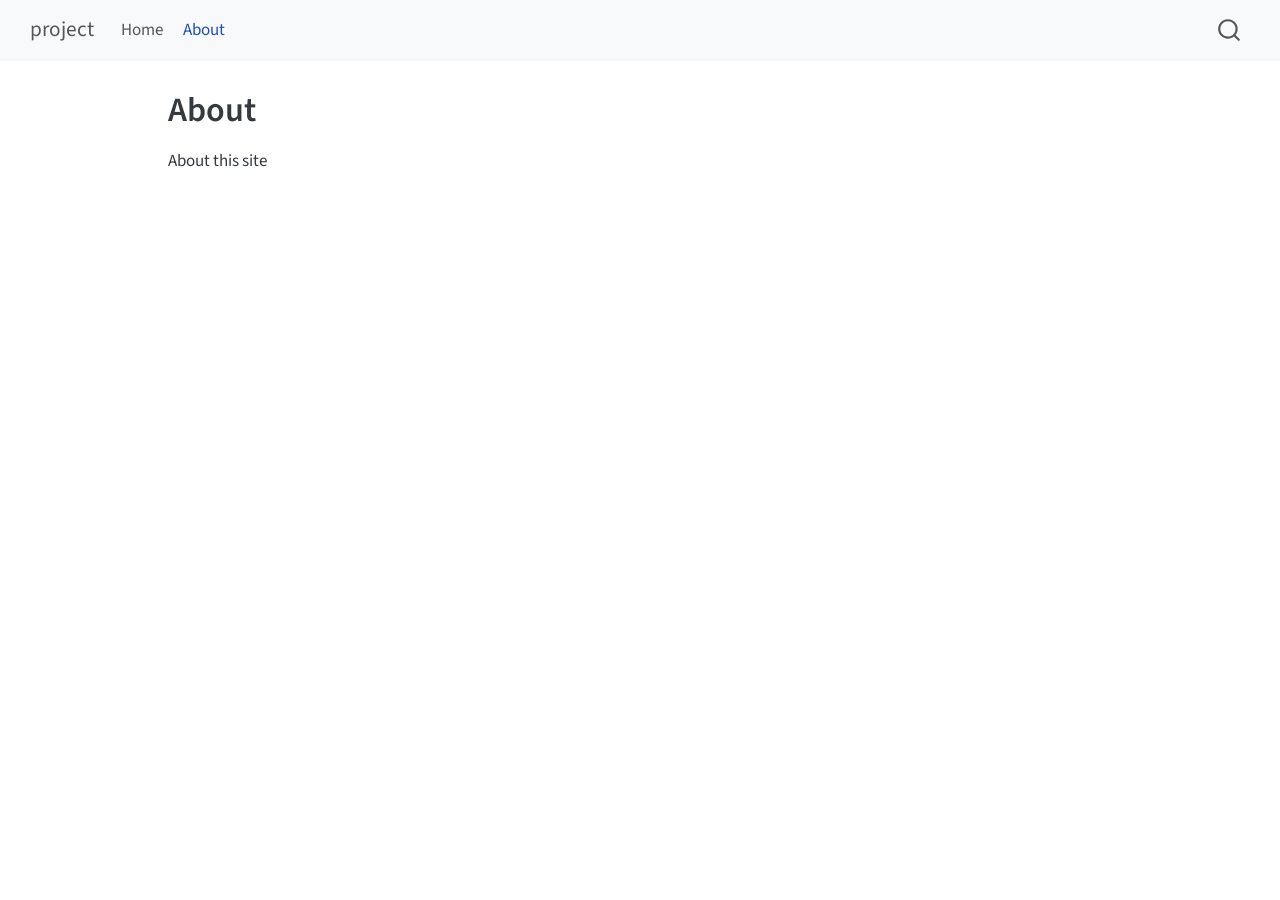
==== docs/about.html @ 98ae8c59 "style css and quartro.yml edit creating website layout" ====
<!DOCTYPE html>
<html xmlns="http://www.w3.org/1999/xhtml" lang="en" xml:lang="en"><head>

<meta charset="utf-8">
<meta name="generator" content="quarto-1.8.27">

<meta name="viewport" content="width=device-width, initial-scale=1.0, user-scalable=yes">


<title>About – project</title>
<style>
code{white-space: pre-wrap;}
span.smallcaps{font-variant: small-caps;}
div.columns{display: flex; gap: min(4vw, 1.5em);}
div.column{flex: auto; overflow-x: auto;}
div.hanging-indent{margin-left: 1.5em; text-indent: -1.5em;}
ul.task-list{list-style: none;}
ul.task-list li input[type="checkbox"] {
  width: 0.8em;
  margin: 0 0.8em 0.2em -1em; /* quarto-specific, see https://github.com/quarto-dev/quarto-cli/issues/4556 */ 
  vertical-align: middle;
}
</style>


<script src="site_libs/quarto-nav/quarto-nav.js"></script>
<script src="site_libs/quarto-nav/headroom.min.js"></script>
<script src="site_libs/clipboard/clipboard.min.js"></script>
<script src="site_libs/quarto-search/autocomplete.umd.js"></script>
<script src="site_libs/quarto-search/fuse.min.js"></script>
<script src="site_libs/quarto-search/quarto-search.js"></script>
<meta name="quarto:offset" content="./">
<script src="site_libs/quarto-html/quarto.js" type="module"></script>
<script src="site_libs/quarto-html/tabsets/tabsets.js" type="module"></script>
<script src="site_libs/quarto-html/axe/axe-check.js" type="module"></script>
<script src="site_libs/quarto-html/popper.min.js"></script>
<script src="site_libs/quarto-html/tippy.umd.min.js"></script>
<script src="site_libs/quarto-html/anchor.min.js"></script>
<link href="site_libs/quarto-html/tippy.css" rel="stylesheet">
<link href="site_libs/quarto-html/quarto-syntax-highlighting-ed96de9b727972fe78a7b5d16c58bf87.css" rel="stylesheet" id="quarto-text-highlighting-styles">
<script src="site_libs/bootstrap/bootstrap.min.js"></script>
<link href="site_libs/bootstrap/bootstrap-icons.css" rel="stylesheet">
<link href="site_libs/bootstrap/bootstrap-c82218b12ac0f327fa8bd7d074ce2147.min.css" rel="stylesheet" append-hash="true" id="quarto-bootstrap" data-mode="light">
<script id="quarto-search-options" type="application/json">{
  "location": "navbar",
  "copy-button": false,
  "collapse-after": 3,
  "panel-placement": "end",
  "type": "overlay",
  "limit": 50,
  "keyboard-shortcut": [
    "f",
    "/",
    "s"
  ],
  "show-item-context": false,
  "language": {
    "search-no-results-text": "No results",
    "search-matching-documents-text": "matching documents",
    "search-copy-link-title": "Copy link to search",
    "search-hide-matches-text": "Hide additional matches",
    "search-more-match-text": "more match in this document",
    "search-more-matches-text": "more matches in this document",
    "search-clear-button-title": "Clear",
    "search-text-placeholder": "",
    "search-detached-cancel-button-title": "Cancel",
    "search-submit-button-title": "Submit",
    "search-label": "Search"
  }
}</script>


<link rel="stylesheet" href="styles.css">
</head>

<body class="nav-fixed quarto-light">

<div id="quarto-search-results"></div>
  <header id="quarto-header" class="headroom fixed-top">
    <nav class="navbar navbar-expand-lg " data-bs-theme="dark">
      <div class="navbar-container container-fluid">
      <div class="navbar-brand-container mx-auto">
    <a class="navbar-brand" href="./index.html">
    <span class="navbar-title">project</span>
    </a>
  </div>
            <div id="quarto-search" class="" title="Search"></div>
          <button class="navbar-toggler" type="button" data-bs-toggle="collapse" data-bs-target="#navbarCollapse" aria-controls="navbarCollapse" role="menu" aria-expanded="false" aria-label="Toggle navigation" onclick="if (window.quartoToggleHeadroom) { window.quartoToggleHeadroom(); }">
  <span class="navbar-toggler-icon"></span>
</button>
          <div class="collapse navbar-collapse" id="navbarCollapse">
            <ul class="navbar-nav navbar-nav-scroll me-auto">
  <li class="nav-item">
    <a class="nav-link" href="./index.html"> 
<span class="menu-text">Home</span></a>
  </li>  
  <li class="nav-item">
    <a class="nav-link active" href="./about.html" aria-current="page"> 
<span class="menu-text">About</span></a>
  </li>  
</ul>
          </div> <!-- /navcollapse -->
            <div class="quarto-navbar-tools">
</div>
      </div> <!-- /container-fluid -->
    </nav>
</header>
<!-- content -->
<div id="quarto-content" class="quarto-container page-columns page-rows-contents page-layout-article page-navbar">
<!-- sidebar -->
<!-- margin-sidebar -->
    <div id="quarto-margin-sidebar" class="sidebar margin-sidebar zindex-bottom">
        
    </div>
<!-- main -->
<main class="content" id="quarto-document-content">

<header id="title-block-header" class="quarto-title-block default">
<div class="quarto-title">
<h1 class="title">About</h1>
</div>



<div class="quarto-title-meta">

    
  
    
  </div>
  


</header>


<p>About this site</p>



</main> <!-- /main -->
<script id="quarto-html-after-body" type="application/javascript">
  window.document.addEventListener("DOMContentLoaded", function (event) {
    const icon = "";
    const anchorJS = new window.AnchorJS();
    anchorJS.options = {
      placement: 'right',
      icon: icon
    };
    anchorJS.add('.anchored');
    const isCodeAnnotation = (el) => {
      for (const clz of el.classList) {
        if (clz.startsWith('code-annotation-')) {                     
          return true;
        }
      }
      return false;
    }
    const onCopySuccess = function(e) {
      // button target
      const button = e.trigger;
      // don't keep focus
      button.blur();
      // flash "checked"
      button.classList.add('code-copy-button-checked');
      var currentTitle = button.getAttribute("title");
      button.setAttribute("title", "Copied!");
      let tooltip;
      if (window.bootstrap) {
        button.setAttribute("data-bs-toggle", "tooltip");
        button.setAttribute("data-bs-placement", "left");
        button.setAttribute("data-bs-title", "Copied!");
        tooltip = new bootstrap.Tooltip(button, 
          { trigger: "manual", 
            customClass: "code-copy-button-tooltip",
            offset: [0, -8]});
        tooltip.show();    
      }
      setTimeout(function() {
        if (tooltip) {
          tooltip.hide();
          button.removeAttribute("data-bs-title");
          button.removeAttribute("data-bs-toggle");
          button.removeAttribute("data-bs-placement");
        }
        button.setAttribute("title", currentTitle);
        button.classList.remove('code-copy-button-checked');
      }, 1000);
      // clear code selection
      e.clearSelection();
    }
    const getTextToCopy = function(trigger) {
      const outerScaffold = trigger.parentElement.cloneNode(true);
      const codeEl = outerScaffold.querySelector('code');
      for (const childEl of codeEl.children) {
        if (isCodeAnnotation(childEl)) {
          childEl.remove();
        }
      }
      return codeEl.innerText;
    }
    const clipboard = new window.ClipboardJS('.code-copy-button:not([data-in-quarto-modal])', {
      text: getTextToCopy
    });
    clipboard.on('success', onCopySuccess);
    if (window.document.getElementById('quarto-embedded-source-code-modal')) {
      const clipboardModal = new window.ClipboardJS('.code-copy-button[data-in-quarto-modal]', {
        text: getTextToCopy,
        container: window.document.getElementById('quarto-embedded-source-code-modal')
      });
      clipboardModal.on('success', onCopySuccess);
    }
      var localhostRegex = new RegExp(/^(?:http|https):\/\/localhost\:?[0-9]*\//);
      var mailtoRegex = new RegExp(/^mailto:/);
        var filterRegex = new RegExp('/' + window.location.host + '/');
      var isInternal = (href) => {
          return filterRegex.test(href) || localhostRegex.test(href) || mailtoRegex.test(href);
      }
      // Inspect non-navigation links and adorn them if external
     var links = window.document.querySelectorAll('a[href]:not(.nav-link):not(.navbar-brand):not(.toc-action):not(.sidebar-link):not(.sidebar-item-toggle):not(.pagination-link):not(.no-external):not([aria-hidden]):not(.dropdown-item):not(.quarto-navigation-tool):not(.about-link)');
      for (var i=0; i<links.length; i++) {
        const link = links[i];
        if (!isInternal(link.href)) {
          // undo the damage that might have been done by quarto-nav.js in the case of
          // links that we want to consider external
          if (link.dataset.originalHref !== undefined) {
            link.href = link.dataset.originalHref;
          }
        }
      }
    function tippyHover(el, contentFn, onTriggerFn, onUntriggerFn) {
      const config = {
        allowHTML: true,
        maxWidth: 500,
        delay: 100,
        arrow: false,
        appendTo: function(el) {
            return el.parentElement;
        },
        interactive: true,
        interactiveBorder: 10,
        theme: 'quarto',
        placement: 'bottom-start',
      };
      if (contentFn) {
        config.content = contentFn;
      }
      if (onTriggerFn) {
        config.onTrigger = onTriggerFn;
      }
      if (onUntriggerFn) {
        config.onUntrigger = onUntriggerFn;
      }
      window.tippy(el, config); 
    }
    const noterefs = window.document.querySelectorAll('a[role="doc-noteref"]');
    for (var i=0; i<noterefs.length; i++) {
      const ref = noterefs[i];
      tippyHover(ref, function() {
        // use id or data attribute instead here
        let href = ref.getAttribute('data-footnote-href') || ref.getAttribute('href');
        try { href = new URL(href).hash; } catch {}
        const id = href.replace(/^#\/?/, "");
        const note = window.document.getElementById(id);
        if (note) {
          return note.innerHTML;
        } else {
          return "";
        }
      });
    }
    const xrefs = window.document.querySelectorAll('a.quarto-xref');
    const processXRef = (id, note) => {
      // Strip column container classes
      const stripColumnClz = (el) => {
        el.classList.remove("page-full", "page-columns");
        if (el.children) {
          for (const child of el.children) {
            stripColumnClz(child);
          }
        }
      }
      stripColumnClz(note)
      if (id === null || id.startsWith('sec-')) {
        // Special case sections, only their first couple elements
        const container = document.createElement("div");
        if (note.children && note.children.length > 2) {
          container.appendChild(note.children[0].cloneNode(true));
          for (let i = 1; i < note.children.length; i++) {
            const child = note.children[i];
            if (child.tagName === "P" && child.innerText === "") {
              continue;
            } else {
              container.appendChild(child.cloneNode(true));
              break;
            }
          }
          if (window.Quarto?.typesetMath) {
            window.Quarto.typesetMath(container);
          }
          return container.innerHTML
        } else {
          if (window.Quarto?.typesetMath) {
            window.Quarto.typesetMath(note);
          }
          return note.innerHTML;
        }
      } else {
        // Remove any anchor links if they are present
        const anchorLink = note.querySelector('a.anchorjs-link');
        if (anchorLink) {
          anchorLink.remove();
        }
        if (window.Quarto?.typesetMath) {
          window.Quarto.typesetMath(note);
        }
        if (note.classList.contains("callout")) {
          return note.outerHTML;
        } else {
          return note.innerHTML;
        }
      }
    }
    for (var i=0; i<xrefs.length; i++) {
      const xref = xrefs[i];
      tippyHover(xref, undefined, function(instance) {
        instance.disable();
        let url = xref.getAttribute('href');
        let hash = undefined; 
        if (url.startsWith('#')) {
          hash = url;
        } else {
          try { hash = new URL(url).hash; } catch {}
        }
        if (hash) {
          const id = hash.replace(/^#\/?/, "");
          const note = window.document.getElementById(id);
          if (note !== null) {
            try {
              const html = processXRef(id, note.cloneNode(true));
              instance.setContent(html);
            } finally {
              instance.enable();
              instance.show();
            }
          } else {
            // See if we can fetch this
            fetch(url.split('#')[0])
            .then(res => res.text())
            .then(html => {
              const parser = new DOMParser();
              const htmlDoc = parser.parseFromString(html, "text/html");
              const note = htmlDoc.getElementById(id);
              if (note !== null) {
                const html = processXRef(id, note);
                instance.setContent(html);
              } 
            }).finally(() => {
              instance.enable();
              instance.show();
            });
          }
        } else {
          // See if we can fetch a full url (with no hash to target)
          // This is a special case and we should probably do some content thinning / targeting
          fetch(url)
          .then(res => res.text())
          .then(html => {
            const parser = new DOMParser();
            const htmlDoc = parser.parseFromString(html, "text/html");
            const note = htmlDoc.querySelector('main.content');
            if (note !== null) {
              // This should only happen for chapter cross references
              // (since there is no id in the URL)
              // remove the first header
              if (note.children.length > 0 && note.children[0].tagName === "HEADER") {
                note.children[0].remove();
              }
              const html = processXRef(null, note);
              instance.setContent(html);
            } 
          }).finally(() => {
            instance.enable();
            instance.show();
          });
        }
      }, function(instance) {
      });
    }
        let selectedAnnoteEl;
        const selectorForAnnotation = ( cell, annotation) => {
          let cellAttr = 'data-code-cell="' + cell + '"';
          let lineAttr = 'data-code-annotation="' +  annotation + '"';
          const selector = 'span[' + cellAttr + '][' + lineAttr + ']';
          return selector;
        }
        const selectCodeLines = (annoteEl) => {
          const doc = window.document;
          const targetCell = annoteEl.getAttribute("data-target-cell");
          const targetAnnotation = annoteEl.getAttribute("data-target-annotation");
          const annoteSpan = window.document.querySelector(selectorForAnnotation(targetCell, targetAnnotation));
          const lines = annoteSpan.getAttribute("data-code-lines").split(",");
          const lineIds = lines.map((line) => {
            return targetCell + "-" + line;
          })
          let top = null;
          let height = null;
          let parent = null;
          if (lineIds.length > 0) {
              //compute the position of the single el (top and bottom and make a div)
              const el = window.document.getElementById(lineIds[0]);
              top = el.offsetTop;
              height = el.offsetHeight;
              parent = el.parentElement.parentElement;
            if (lineIds.length > 1) {
              const lastEl = window.document.getElementById(lineIds[lineIds.length - 1]);
              const bottom = lastEl.offsetTop + lastEl.offsetHeight;
              height = bottom - top;
            }
            if (top !== null && height !== null && parent !== null) {
              // cook up a div (if necessary) and position it 
              let div = window.document.getElementById("code-annotation-line-highlight");
              if (div === null) {
                div = window.document.createElement("div");
                div.setAttribute("id", "code-annotation-line-highlight");
                div.style.position = 'absolute';
                parent.appendChild(div);
              }
              div.style.top = top - 2 + "px";
              div.style.height = height + 4 + "px";
              div.style.left = 0;
              let gutterDiv = window.document.getElementById("code-annotation-line-highlight-gutter");
              if (gutterDiv === null) {
                gutterDiv = window.document.createElement("div");
                gutterDiv.setAttribute("id", "code-annotation-line-highlight-gutter");
                gutterDiv.style.position = 'absolute';
                const codeCell = window.document.getElementById(targetCell);
                const gutter = codeCell.querySelector('.code-annotation-gutter');
                gutter.appendChild(gutterDiv);
              }
              gutterDiv.style.top = top - 2 + "px";
              gutterDiv.style.height = height + 4 + "px";
            }
            selectedAnnoteEl = annoteEl;
          }
        };
        const unselectCodeLines = () => {
          const elementsIds = ["code-annotation-line-highlight", "code-annotation-line-highlight-gutter"];
          elementsIds.forEach((elId) => {
            const div = window.document.getElementById(elId);
            if (div) {
              div.remove();
            }
          });
          selectedAnnoteEl = undefined;
        };
          // Handle positioning of the toggle
      window.addEventListener(
        "resize",
        throttle(() => {
          elRect = undefined;
          if (selectedAnnoteEl) {
            selectCodeLines(selectedAnnoteEl);
          }
        }, 10)
      );
      function throttle(fn, ms) {
      let throttle = false;
      let timer;
        return (...args) => {
          if(!throttle) { // first call gets through
              fn.apply(this, args);
              throttle = true;
          } else { // all the others get throttled
              if(timer) clearTimeout(timer); // cancel #2
              timer = setTimeout(() => {
                fn.apply(this, args);
                timer = throttle = false;
              }, ms);
          }
        };
      }
        // Attach click handler to the DT
        const annoteDls = window.document.querySelectorAll('dt[data-target-cell]');
        for (const annoteDlNode of annoteDls) {
          annoteDlNode.addEventListener('click', (event) => {
            const clickedEl = event.target;
            if (clickedEl !== selectedAnnoteEl) {
              unselectCodeLines();
              const activeEl = window.document.querySelector('dt[data-target-cell].code-annotation-active');
              if (activeEl) {
                activeEl.classList.remove('code-annotation-active');
              }
              selectCodeLines(clickedEl);
              clickedEl.classList.add('code-annotation-active');
            } else {
              // Unselect the line
              unselectCodeLines();
              clickedEl.classList.remove('code-annotation-active');
            }
          });
        }
    const findCites = (el) => {
      const parentEl = el.parentElement;
      if (parentEl) {
        const cites = parentEl.dataset.cites;
        if (cites) {
          return {
            el,
            cites: cites.split(' ')
          };
        } else {
          return findCites(el.parentElement)
        }
      } else {
        return undefined;
      }
    };
    var bibliorefs = window.document.querySelectorAll('a[role="doc-biblioref"]');
    for (var i=0; i<bibliorefs.length; i++) {
      const ref = bibliorefs[i];
      const citeInfo = findCites(ref);
      if (citeInfo) {
        tippyHover(citeInfo.el, function() {
          var popup = window.document.createElement('div');
          citeInfo.cites.forEach(function(cite) {
            var citeDiv = window.document.createElement('div');
            citeDiv.classList.add('hanging-indent');
            citeDiv.classList.add('csl-entry');
            var biblioDiv = window.document.getElementById('ref-' + cite);
            if (biblioDiv) {
              citeDiv.innerHTML = biblioDiv.innerHTML;
            }
            popup.appendChild(citeDiv);
          });
          return popup.innerHTML;
        });
      }
    }
  });
  </script>
</div> <!-- /content -->




</body></html>
---- docs/site_libs/quarto-html/tippy.css ----
.tippy-box[data-animation=fade][data-state=hidden]{opacity:0}[data-tippy-root]{max-width:calc(100vw - 10px)}.tippy-box{position:relative;background-color:#333;color:#fff;border-radius:4px;font-size:14px;line-height:1.4;white-space:normal;outline:0;transition-property:transform,visibility,opacity}.tippy-box[data-placement^=top]>.tippy-arrow{bottom:0}.tippy-box[data-placement^=top]>.tippy-arrow:before{bottom:-7px;left:0;border-width:8px 8px 0;border-top-color:initial;transform-origin:center top}.tippy-box[data-placement^=bottom]>.tippy-arrow{top:0}.tippy-box[data-placement^=bottom]>.tippy-arrow:before{top:-7px;left:0;border-width:0 8px 8px;border-bottom-color:initial;transform-origin:center bottom}.tippy-box[data-placement^=left]>.tippy-arrow{right:0}.tippy-box[data-placement^=left]>.tippy-arrow:before{border-width:8px 0 8px 8px;border-left-color:initial;right:-7px;transform-origin:center left}.tippy-box[data-placement^=right]>.tippy-arrow{left:0}.tippy-box[data-placement^=right]>.tippy-arrow:before{left:-7px;border-width:8px 8px 8px 0;border-right-color:initial;transform-origin:center right}.tippy-box[data-inertia][data-state=visible]{transition-timing-function:cubic-bezier(.54,1.5,.38,1.11)}.tippy-arrow{width:16px;height:16px;color:#333}.tippy-arrow:before{content:"";position:absolute;border-color:transparent;border-style:solid}.tippy-content{position:relative;padding:5px 9px;z-index:1}
---- docs/site_libs/quarto-html/quarto-syntax-highlighting-ed96de9b727972fe78a7b5d16c58bf87.css ----
/* quarto syntax highlight colors */
:root {
  --quarto-hl-ot-color: #003B4F;
  --quarto-hl-at-color: #657422;
  --quarto-hl-ss-color: #20794D;
  --quarto-hl-an-color: #5E5E5E;
  --quarto-hl-fu-color: #4758AB;
  --quarto-hl-st-color: #20794D;
  --quarto-hl-cf-color: #003B4F;
  --quarto-hl-op-color: #5E5E5E;
  --quarto-hl-er-color: #AD0000;
  --quarto-hl-bn-color: #AD0000;
  --quarto-hl-al-color: #AD0000;
  --quarto-hl-va-color: #111111;
  --quarto-hl-bu-color: inherit;
  --quarto-hl-ex-color: inherit;
  --quarto-hl-pp-color: #AD0000;
  --quarto-hl-in-color: #5E5E5E;
  --quarto-hl-vs-color: #20794D;
  --quarto-hl-wa-color: #5E5E5E;
  --quarto-hl-do-color: #5E5E5E;
  --quarto-hl-im-color: #00769E;
  --quarto-hl-ch-color: #20794D;
  --quarto-hl-dt-color: #AD0000;
  --quarto-hl-fl-color: #AD0000;
  --quarto-hl-co-color: #5E5E5E;
  --quarto-hl-cv-color: #5E5E5E;
  --quarto-hl-cn-color: #8f5902;
  --quarto-hl-sc-color: #5E5E5E;
  --quarto-hl-dv-color: #AD0000;
  --quarto-hl-kw-color: #003B4F;
}

/* other quarto variables */
:root {
  --quarto-font-monospace: SFMono-Regular, Menlo, Monaco, Consolas, "Liberation Mono", "Courier New", monospace;
}

/* syntax highlight based on Pandoc's rules */
pre > code.sourceCode > span {
  color: #003B4F;
}

code.sourceCode > span {
  color: #003B4F;
}

div.sourceCode,
div.sourceCode pre.sourceCode {
  color: #003B4F;
}

/* Normal */
code span {
  color: #003B4F;
}

/* Alert */
code span.al {
  color: #AD0000;
  font-style: inherit;
}

/* Annotation */
code span.an {
  color: #5E5E5E;
  font-style: inherit;
}

/* Attribute */
code span.at {
  color: #657422;
  font-style: inherit;
}

/* BaseN */
code span.bn {
  color: #AD0000;
  font-style: inherit;
}

/* BuiltIn */
code span.bu {
  font-style: inherit;
}

/* ControlFlow */
code span.cf {
  color: #003B4F;
  font-weight: bold;
  font-style: inherit;
}

/* Char */
code span.ch {
  color: #20794D;
  font-style: inherit;
}

/* Constant */
code span.cn {
  color: #8f5902;
  font-style: inherit;
}

/* Comment */
code span.co {
  color: #5E5E5E;
  font-style: inherit;
}

/* CommentVar */
code span.cv {
  color: #5E5E5E;
  font-style: italic;
}

/* Documentation */
code span.do {
  color: #5E5E5E;
  font-style: italic;
}

/* DataType */
code span.dt {
  color: #AD0000;
  font-style: inherit;
}

/* DecVal */
code span.dv {
  color: #AD0000;
  font-style: inherit;
}

/* Error */
code span.er {
  color: #AD0000;
  font-style: inherit;
}

/* Extension */
code span.ex {
  font-style: inherit;
}

/* Float */
code span.fl {
  color: #AD0000;
  font-style: inherit;
}

/* Function */
code span.fu {
  color: #4758AB;
  font-style: inherit;
}

/* Import */
code span.im {
  color: #00769E;
  font-style: inherit;
}

/* Information */
code span.in {
  color: #5E5E5E;
  font-style: inherit;
}

/* Keyword */
code span.kw {
  color: #003B4F;
  font-weight: bold;
  font-style: inherit;
}

/* Operator */
code span.op {
  color: #5E5E5E;
  font-style: inherit;
}

/* Other */
code span.ot {
  color: #003B4F;
  font-style: inherit;
}

/* Preprocessor */
code span.pp {
  color: #AD0000;
  font-style: inherit;
}

/* SpecialChar */
code span.sc {
  color: #5E5E5E;
  font-style: inherit;
}

/* SpecialString */
code span.ss {
  color: #20794D;
  font-style: inherit;
}

/* String */
code span.st {
  color: #20794D;
  font-style: inherit;
}

/* Variable */
code span.va {
  color: #111111;
  font-style: inherit;
}

/* VerbatimString */
code span.vs {
  color: #20794D;
  font-style: inherit;
}

/* Warning */
code span.wa {
  color: #5E5E5E;
  font-style: italic;
}

.prevent-inlining {
  content: "</";
}

/*# sourceMappingURL=0920dd6d7437995b8cdf7429764427b1.css.map */
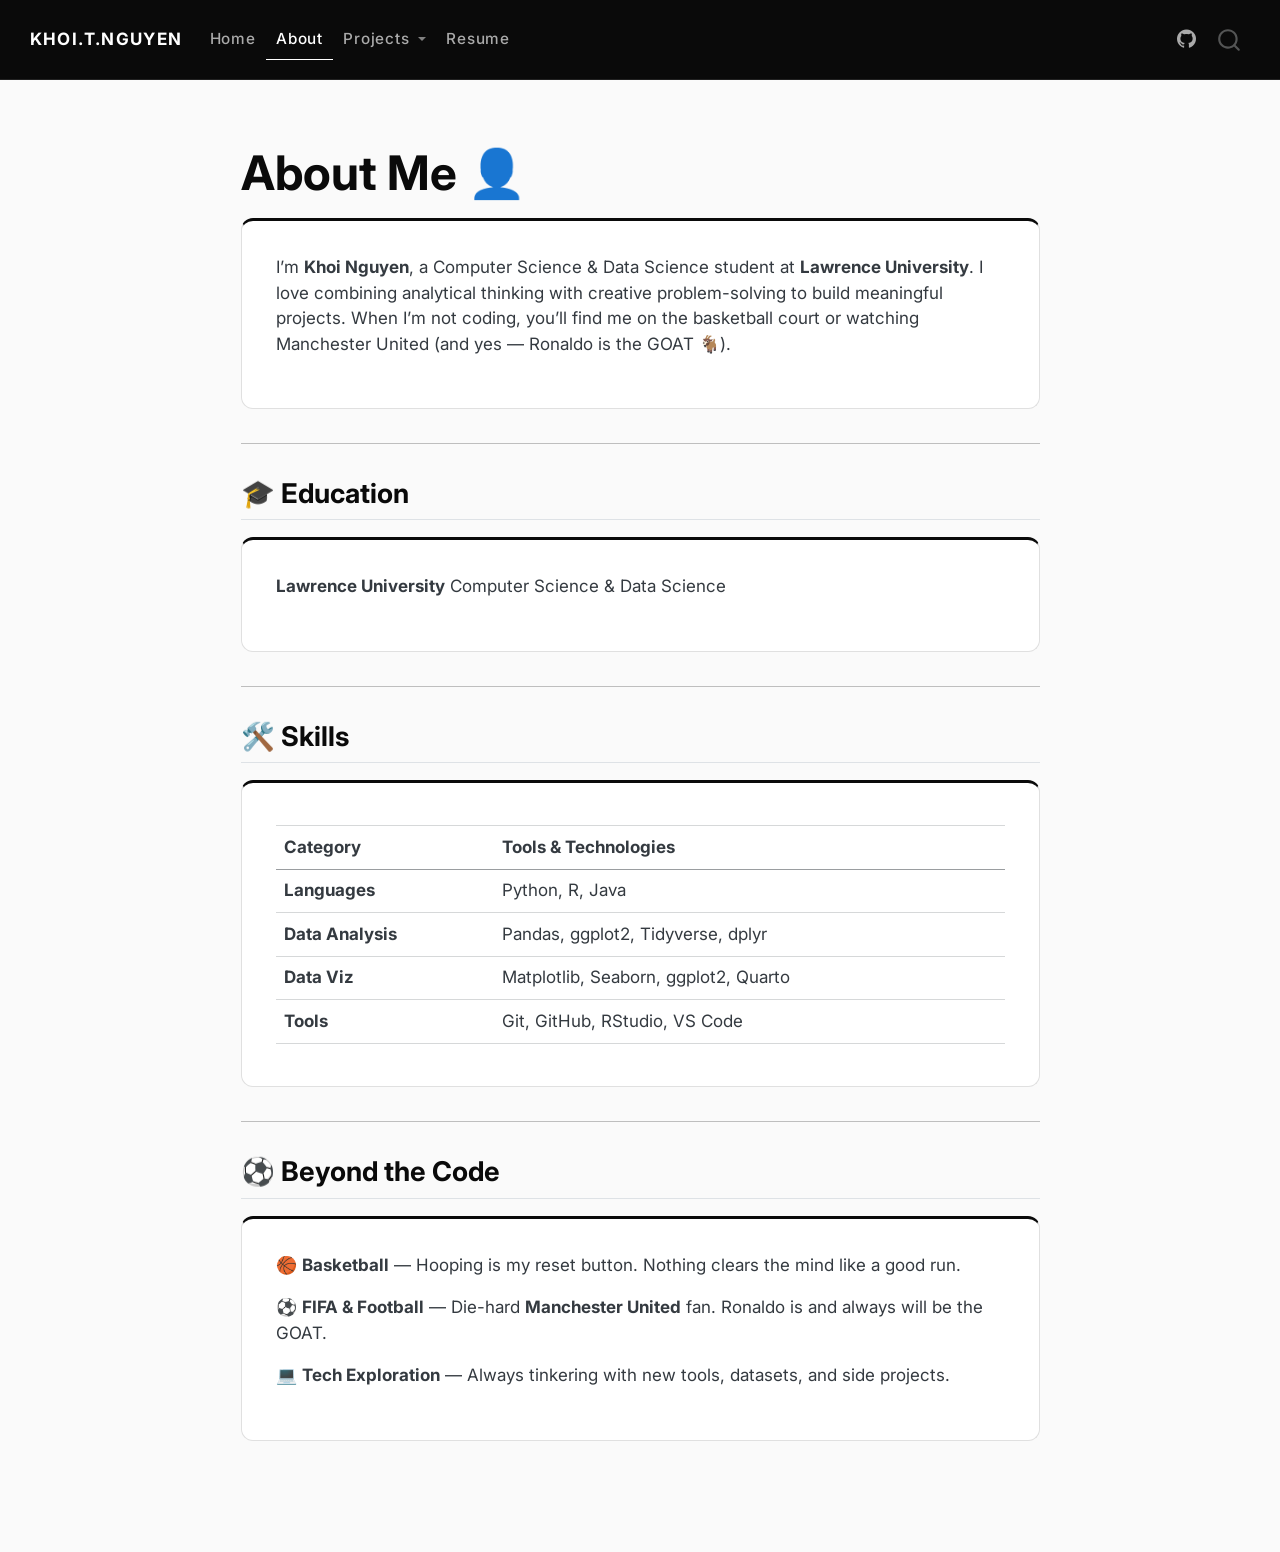
==== commit 1894ceb5: "test pushing site" ====
--- a/docs/about.html
+++ b/docs/about.html
@@ -7,7 +7,7 @@
 <meta name="viewport" content="width=device-width, initial-scale=1.0, user-scalable=yes">
 
 
-<title>About – project</title>
+<title>about – Khoi.T.Nguyen</title>
 <style>
 code{white-space: pre-wrap;}
 span.smallcaps{font-variant: small-caps;}
@@ -73,7 +73,7 @@
 <link rel="stylesheet" href="styles.css">
 </head>
 
-<body class="nav-fixed quarto-light">
+<body class="nav-fixed fullcontent quarto-light">
 
 <div id="quarto-search-results"></div>
   <header id="quarto-header" class="headroom fixed-top">
@@ -81,7 +81,7 @@
       <div class="navbar-container container-fluid">
       <div class="navbar-brand-container mx-auto">
     <a class="navbar-brand" href="./index.html">
-    <span class="navbar-title">project</span>
+    <span class="navbar-title">Khoi.T.Nguyen</span>
     </a>
   </div>
             <div id="quarto-search" class="" title="Search"></div>
@@ -98,6 +98,36 @@
     <a class="nav-link active" href="./about.html" aria-current="page"> 
 <span class="menu-text">About</span></a>
   </li>  
+  <li class="nav-item dropdown ">
+    <a class="nav-link dropdown-toggle" href="#" id="nav-menu-projects" role="link" data-bs-toggle="dropdown" aria-expanded="false">
+ <span class="menu-text">Projects</span>
+    </a>
+    <ul class="dropdown-menu" aria-labelledby="nav-menu-projects">    
+        <li>
+    <a class="dropdown-item" href="./projects.html">
+ <span class="dropdown-text">F1 SQL Analysis</span></a>
+  </li>  
+        <li>
+    <a class="dropdown-item" href="./Project3.html">
+ <span class="dropdown-text">Love, Fear, and Social Worlds: A Text Analysis of Pride and Prejudice, Frankenstein, and Dracula</span></a>
+  </li>  
+        <li>
+    <a class="dropdown-item" href="./project4.html">
+ <span class="dropdown-text">aRtpalette</span></a>
+  </li>  
+    </ul>
+  </li>
+  <li class="nav-item">
+    <a class="nav-link" href="./Resume.html"> 
+<span class="menu-text">Resume</span></a>
+  </li>  
+</ul>
+            <ul class="navbar-nav navbar-nav-scroll ms-auto">
+  <li class="nav-item compact">
+    <a class="nav-link" href="https://github.com/kho2934"> <i class="bi bi-github" role="img">
+</i> 
+<span class="menu-text"></span></a>
+  </li>  
 </ul>
           </div> <!-- /navcollapse -->
             <div class="quarto-navbar-tools">
@@ -109,34 +139,69 @@
 <div id="quarto-content" class="quarto-container page-columns page-rows-contents page-layout-article page-navbar">
 <!-- sidebar -->
 <!-- margin-sidebar -->
-    <div id="quarto-margin-sidebar" class="sidebar margin-sidebar zindex-bottom">
-        
-    </div>
+    
 <!-- main -->
-<main class="content" id="quarto-document-content">
-
-<header id="title-block-header" class="quarto-title-block default">
-<div class="quarto-title">
-<h1 class="title">About</h1>
+<main class="content" id="quarto-document-content"><header id="title-block-header" class="quarto-title-block"></header>
+
+
+
+
+<section id="about-me" class="level1">
+<h1>About Me 👤</h1>
+<div class="card" style="padding: 2rem; margin-bottom: 2rem;">
+<p>I’m <strong>Khoi Nguyen</strong>, a Computer Science &amp; Data Science student at <strong>Lawrence University</strong>. I love combining analytical thinking with creative problem-solving to build meaningful projects. When I’m not coding, you’ll find me on the basketball court or watching Manchester United (and yes — Ronaldo is the GOAT 🐐).</p>
 </div>
-
-
-
-<div class="quarto-title-meta">
-
-    
-  
-    
-  </div>
-  
-
-
-</header>
-
-
-<p>About this site</p>
-
-
+<hr>
+<section id="education" class="level2">
+<h2 class="anchored" data-anchor-id="education">🎓 Education</h2>
+<div class="card" style="padding: 2rem; margin-bottom: 2rem;">
+<p><strong>Lawrence University</strong> Computer Science &amp; Data Science</p>
+</div>
+<hr>
+</section>
+<section id="skills" class="level2">
+<h2 class="anchored" data-anchor-id="skills">🛠️ Skills</h2>
+<div class="card" style="padding: 2rem; margin-bottom: 2rem;">
+<table class="caption-top table">
+<thead>
+<tr class="header">
+<th>Category</th>
+<th>Tools &amp; Technologies</th>
+</tr>
+</thead>
+<tbody>
+<tr class="odd">
+<td><strong>Languages</strong></td>
+<td>Python, R, Java</td>
+</tr>
+<tr class="even">
+<td><strong>Data Analysis</strong></td>
+<td>Pandas, ggplot2, Tidyverse, dplyr</td>
+</tr>
+<tr class="odd">
+<td><strong>Data Viz</strong></td>
+<td>Matplotlib, Seaborn, ggplot2, Quarto</td>
+</tr>
+<tr class="even">
+<td><strong>Tools</strong></td>
+<td>Git, GitHub, RStudio, VS Code</td>
+</tr>
+</tbody>
+</table>
+</div>
+<hr>
+</section>
+<section id="beyond-the-code" class="level2">
+<h2 class="anchored" data-anchor-id="beyond-the-code">⚽ Beyond the Code</h2>
+<div class="card" style="padding: 2rem; margin-bottom: 2rem;">
+<p>🏀 <strong>Basketball</strong> — Hooping is my reset button. Nothing clears the mind like a good run.</p>
+<p>⚽ <strong>FIFA &amp; Football</strong> — Die-hard <strong>Manchester United</strong> fan. Ronaldo is and always will be the GOAT.</p>
+<p>💻 <strong>Tech Exploration</strong> — Always tinkering with new tools, datasets, and side projects.</p>
+</div>
+
+
+</section>
+</section>
 
 </main> <!-- /main -->
 <script id="quarto-html-after-body" type="application/javascript">
--- a/docs/styles.css
+++ b/docs/styles.css
@@ -0,0 +1,135 @@
+@import url('https://fonts.googleapis.com/css2?family=Inter:wght@400;500;700&display=swap');
+
+body {
+  font-family: 'Inter', sans-serif;
+  background-color: #fafafa;
+  color: #0a0a0a;
+}
+
+/* ── Navbar ── */
+.navbar {
+  background: #0a0a0a !important;
+  padding: 1rem 2rem;
+  border-bottom: 1px solid #222;
+}
+
+.navbar-brand {
+  color: #ffffff !important;
+  font-weight: 700;
+  letter-spacing: 0.08em;
+  text-transform: uppercase;
+  font-size: 1rem;
+}
+
+.nav-link {
+  color: #aaaaaa !important;
+  font-weight: 500;
+  letter-spacing: 0.05em;
+  font-size: 0.9rem;
+  transition: color 0.2s;
+}
+
+.nav-link:hover, .nav-link.active {
+  color: #ffffff !important;
+  border-bottom: 1px solid #fff;
+}
+
+/* ── Headings ── */
+h1 { font-size: 2.8rem; font-weight: 700; color: #0a0a0a; line-height: 1.2; }
+h2 { font-size: 1.6rem; font-weight: 700; color: #0a0a0a; }
+h3 { font-size: 1.1rem; font-weight: 500; color: #0a0a0a; }
+
+/* ── Links ── */
+a { color: #0a0a0a; font-weight: 500; text-decoration: underline; }
+a:hover { color: #555; }
+
+/* ── Hero section ── */
+.hero {
+  padding: 5rem 2rem;
+  text-align: center;
+  background: #ffffff;
+  border-bottom: 1px solid #e5e5e5;
+  position: relative;
+  overflow: hidden;
+}
+
+.hero::before {
+  content: '';
+  position: absolute;
+  top: -80px; right: -80px;
+  width: 400px; height: 400px;
+  border-radius: 50%;
+  border: 1px solid #e0e0e0;
+  pointer-events: none;
+}
+
+.hero::after {
+  content: '';
+  position: absolute;
+  top: -40px; right: -40px;
+  width: 250px; height: 250px;
+  border-radius: 50%;
+  border: 1px solid #e0e0e0;
+  pointer-events: none;
+}
+
+.hero h1 { font-size: 3.2rem; color: #0a0a0a; }
+.hero p { font-size: 1.1rem; color: #555; max-width: 580px; margin: 1rem auto; }
+
+/* ── Profile photo ── */
+.profile-photo {
+  width: 160px;
+  height: 160px;
+  border-radius: 50%;
+  object-fit: cover;
+  border: 3px solid #0a0a0a;
+  margin-bottom: 1.5rem;
+  filter: grayscale(20%);
+}
+
+/* ── Badges / buttons ── */
+.btn, .btn-primary {
+  background: #0a0a0a;
+  color: #fff;
+  border: none;
+  border-radius: 25px;
+  padding: 0.5rem 1.4rem;
+  font-weight: 500;
+  font-size: 0.85rem;
+  letter-spacing: 0.04em;
+}
+
+.btn:hover { background: #333; color: #fff; }
+
+/* ── Cards ── */
+.card {
+  background: #ffffff;
+  border: 0.5px solid #e0e0e0 !important;
+  border-radius: 12px !important;
+  box-shadow: none !important;
+  transition: transform 0.2s, border-color 0.2s;
+  border-top: 3px solid #0a0a0a !important;
+}
+
+.card:hover {
+  transform: translateY(-4px);
+  border-color: #0a0a0a !important;
+}
+
+/* ── Section labels ── */
+.section-label {
+  font-size: 0.75rem;
+  letter-spacing: 0.12em;
+  text-transform: uppercase;
+  color: #888;
+  margin-bottom: 1.5rem;
+}
+
+/* ── Footer ── */
+.page-footer {
+  background: #0a0a0a;
+  color: #666;
+  text-align: center;
+  padding: 1.5rem;
+  font-size: 0.85rem;
+}
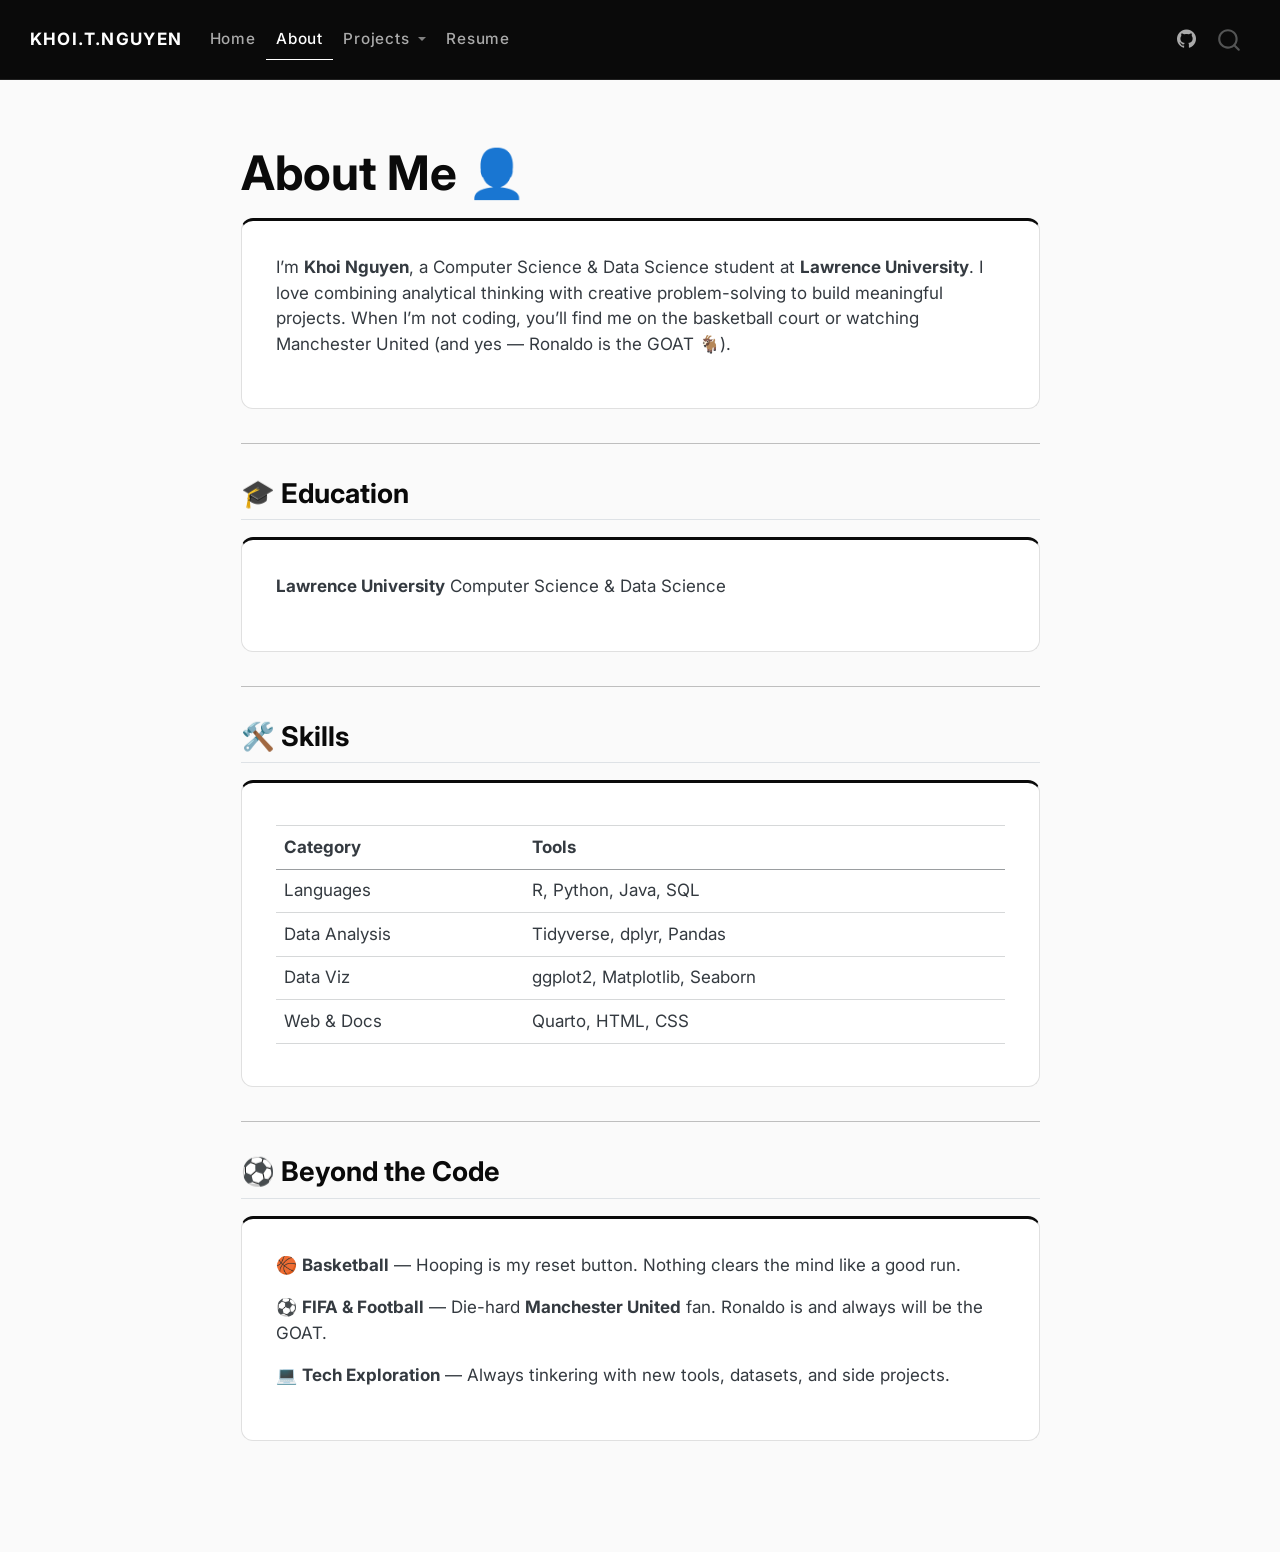
==== commit b5b03f07: "final" ====
--- a/docs/about.html
+++ b/docs/about.html
@@ -115,6 +115,14 @@
     <a class="dropdown-item" href="./project4.html">
  <span class="dropdown-text">aRtpalette</span></a>
   </li>  
+        <li>
+    <a class="dropdown-item" href="./Paper_presentation_poster.html">
+ <span class="dropdown-text">Paper Analysis: DuckDB: An Embeddable Analytical Database</span></a>
+  </li>  
+        <li>
+    <a class="dropdown-item" href="./TitanicProject.html">
+ <span class="dropdown-text">Survival on the Titanic: Analyzing Patterns and Building Predictive Models</span></a>
+  </li>  
     </ul>
   </li>
   <li class="nav-item">
@@ -166,25 +174,25 @@
 <thead>
 <tr class="header">
 <th>Category</th>
-<th>Tools &amp; Technologies</th>
+<th>Tools</th>
 </tr>
 </thead>
 <tbody>
 <tr class="odd">
-<td><strong>Languages</strong></td>
-<td>Python, R, Java</td>
+<td>Languages</td>
+<td>R, Python, Java, SQL</td>
 </tr>
 <tr class="even">
-<td><strong>Data Analysis</strong></td>
-<td>Pandas, ggplot2, Tidyverse, dplyr</td>
+<td>Data Analysis</td>
+<td>Tidyverse, dplyr, Pandas</td>
 </tr>
 <tr class="odd">
-<td><strong>Data Viz</strong></td>
-<td>Matplotlib, Seaborn, ggplot2, Quarto</td>
+<td>Data Viz</td>
+<td>ggplot2, Matplotlib, Seaborn</td>
 </tr>
 <tr class="even">
-<td><strong>Tools</strong></td>
-<td>Git, GitHub, RStudio, VS Code</td>
+<td>Web &amp; Docs</td>
+<td>Quarto, HTML, CSS</td>
 </tr>
 </tbody>
 </table>
